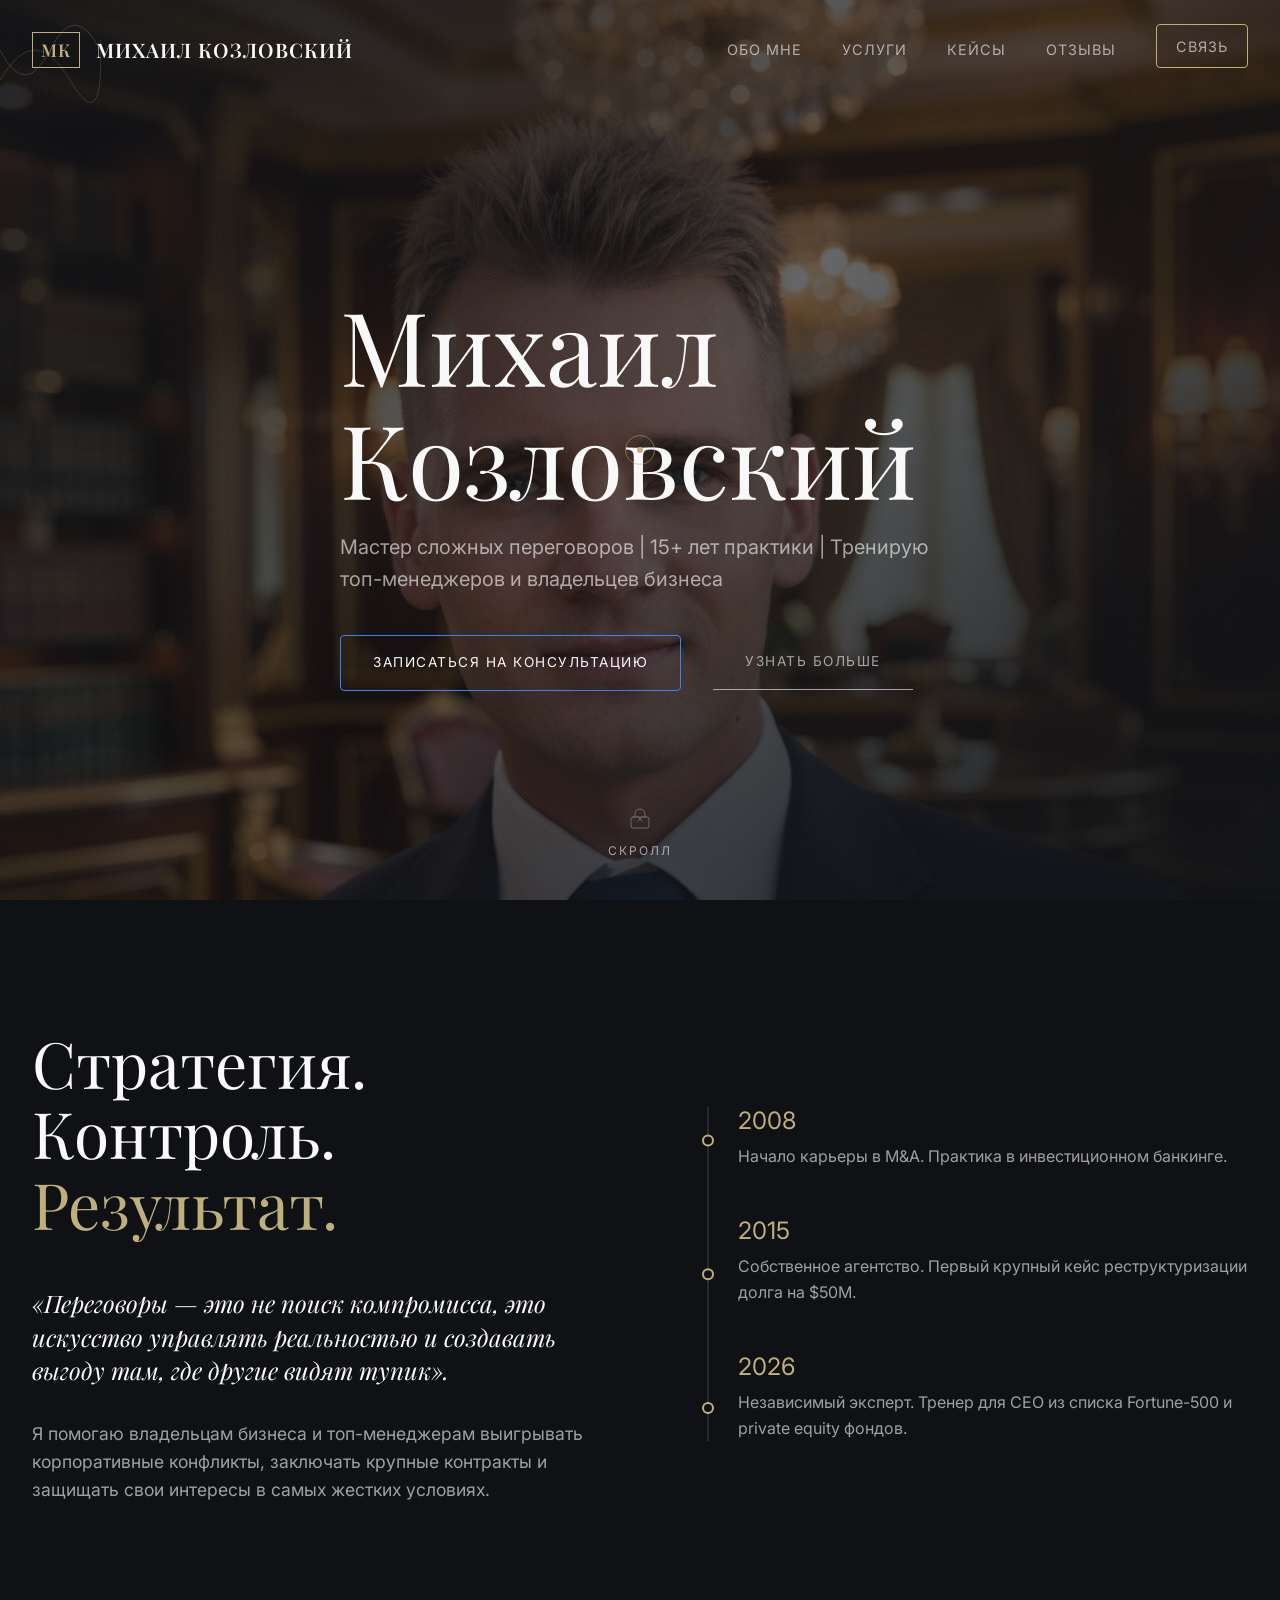
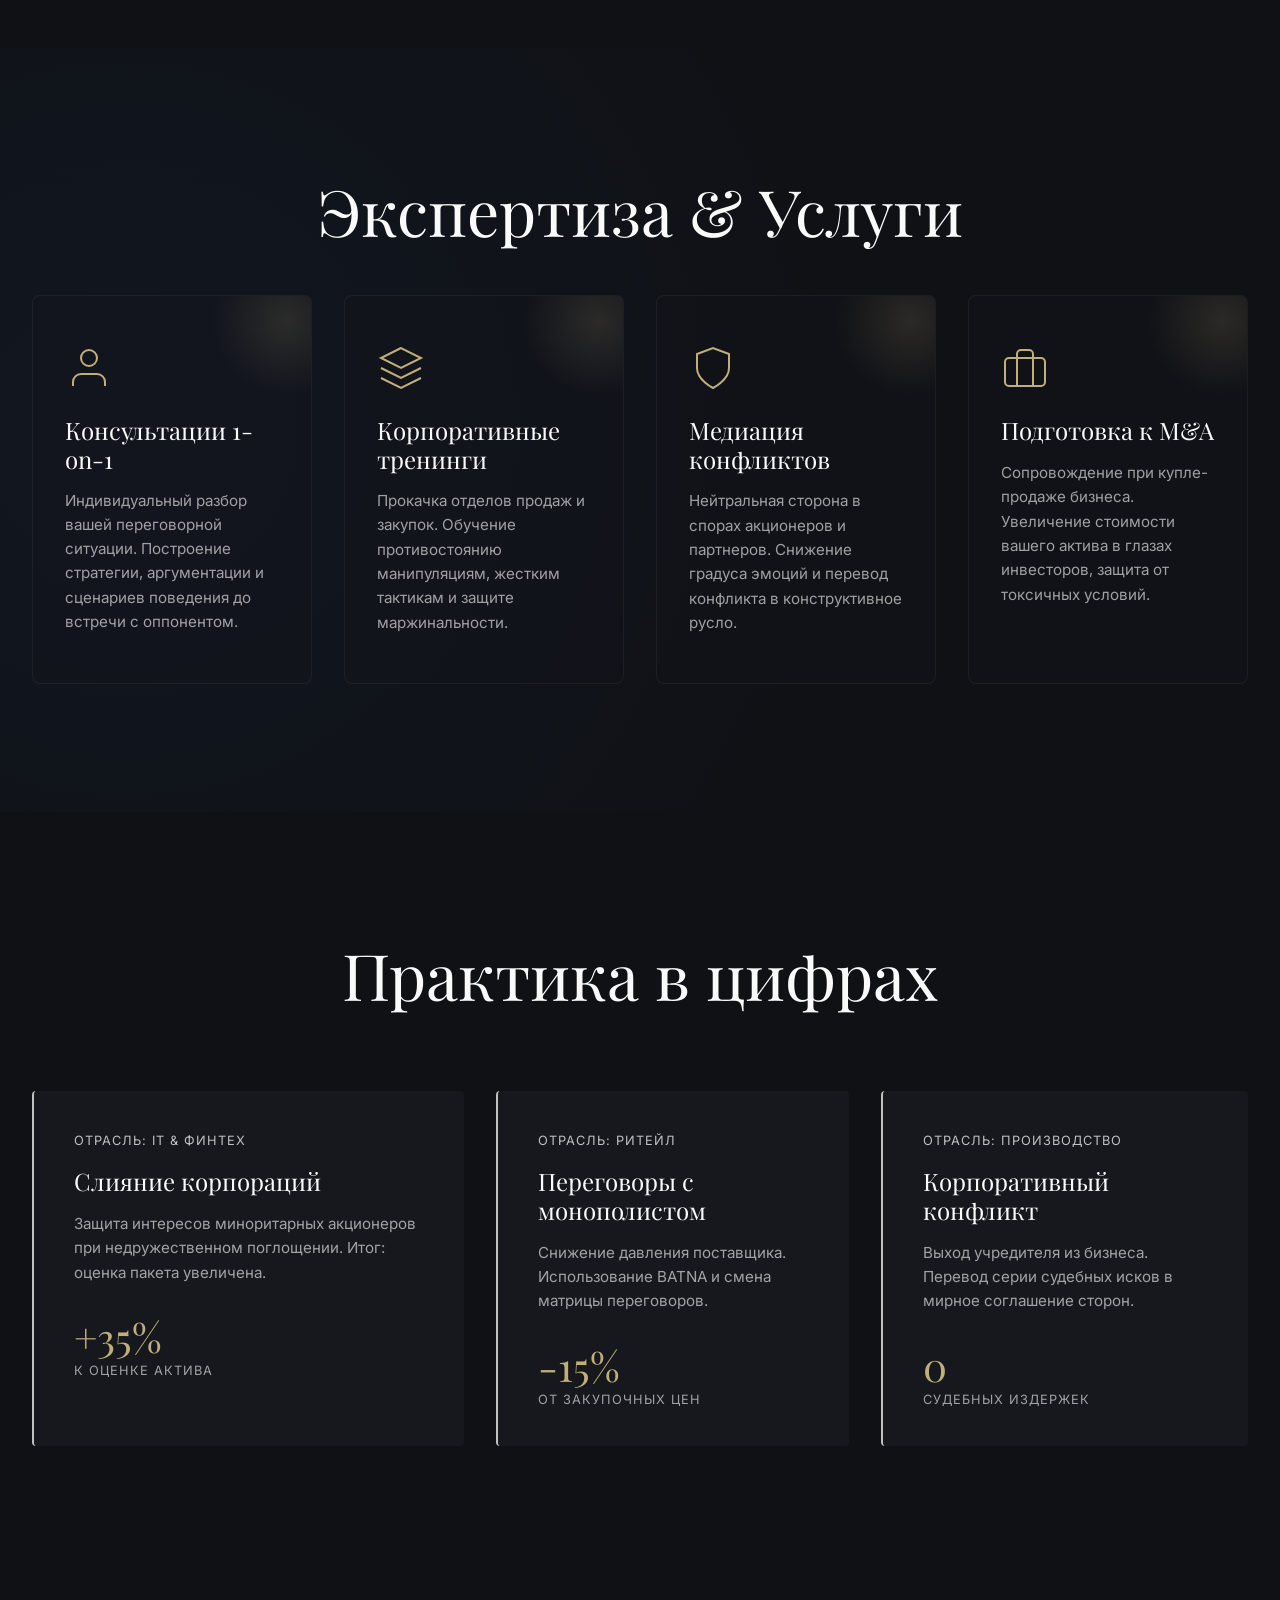
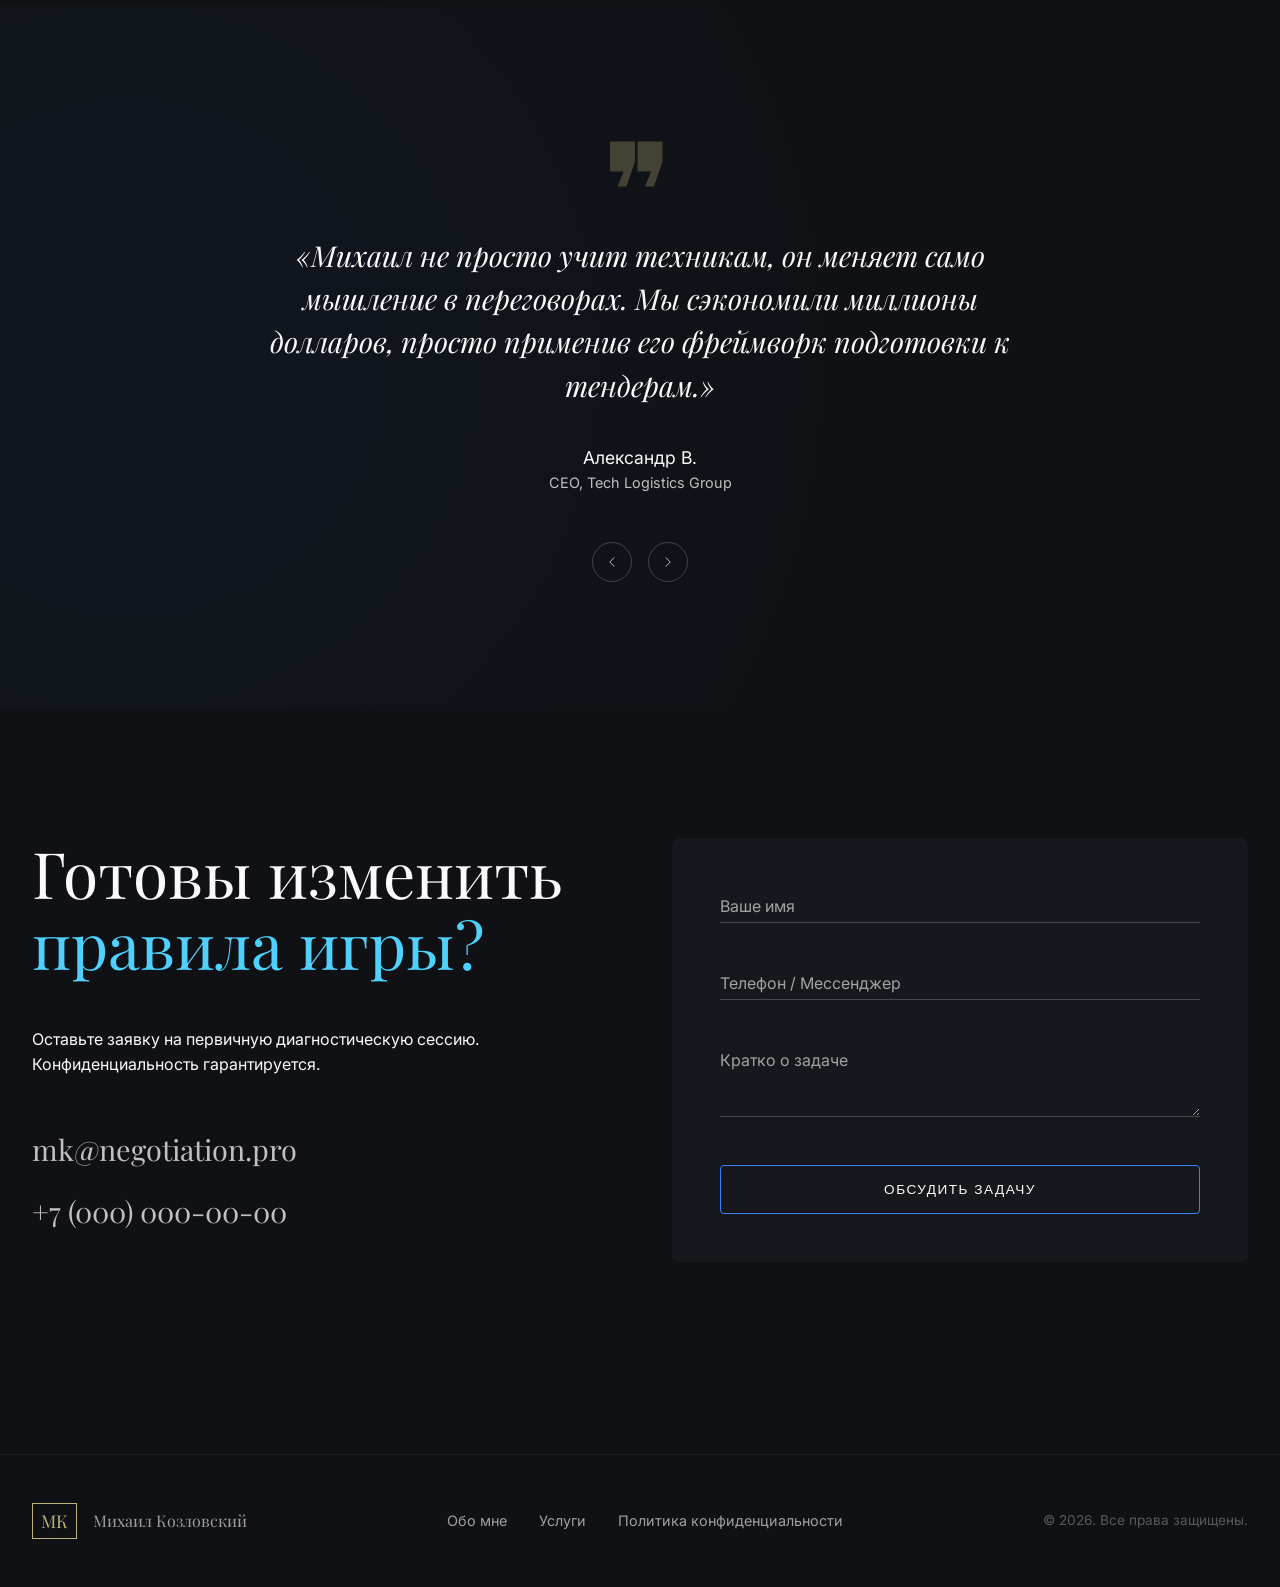
==== index.html @ d825c00e "Add files via upload" ====
<!DOCTYPE html>
<html lang="ru">
<head>
    <meta charset="UTF-8">
    <meta name="viewport" content="width=device-width, initial-scale=1.0">
    <title>Михаил Козловский | Мастер сложных переговоров</title>
    <meta name="description" content="Михаил Козловский — бизнес-тренер, консультант по тактикам влияния, статусным и жестким переговорам, корпоративным сделкам и конфликтам.">
    <!-- Google Fonts -->
    <link rel="preconnect" href="https://fonts.googleapis.com">
    <link rel="preconnect" href="https://fonts.gstatic.com" crossorigin>
    <link href="https://fonts.googleapis.com/css2?family=Inter:wght@300;400;500;600&family=Playfair+Display:ital,wght@0,400;0,600;0,700;1,400&display=swap" rel="stylesheet">
    <link rel="stylesheet" href="style.css">
</head>
<body>
    <!-- Custom Cursor -->
    <div class="cursor-dot"></div>
    <div class="cursor-outline"></div>

    <!-- Noise Filter Overlay -->
    <svg id="noise-svg">
        <filter id="noiseFilter">
            <feTurbulence type="fractalNoise" baseFrequency="0.75" numOctaves="3" stitchTiles="stitch"/>
        </filter>
        <rect width="100%" height="100%" filter="url(#noiseFilter)"></rect>
    </svg>

    <!-- Navigation -->
    <nav class="navbar">
        <div class="container nav-container">
            <a href="#home" class="logo">
                <div class="logo-mark">МК</div>
                <div class="logo-text">Михаил Козловский</div>
            </a>
            <div class="hamburger">
                <span></span>
                <span></span>
            </div>
            <ul class="nav-links">
                <li><a href="#about">Обо мне</a></li>
                <li><a href="#services">Услуги</a></li>
                <li><a href="#cases">Кейсы</a></li>
                <li><a href="#reviews">Отзывы</a></li>
                <li><a href="#contact" class="btn-primary nav-btn">Связь</a></li>
            </ul>
        </div>
    </nav>

    <!-- Hero Section -->
    <header id="home" class="hero">
        <div class="hero-bg">
            <img src="assets/hero_portrait.png" alt="Михаил Козловский - Портрет" class="hero-image">
            <div class="hero-overlay"></div>
            <!-- Abstract background SVG lines -->
            <svg class="hero-lines" width="100%" height="100%" preserveAspectRatio="none">
                <path d="M0,50 Q25,100 50,50 T100,50" class="draw-line draw-silver" vector-effect="non-scaling-stroke"/>
                <path d="M0,80 Q35,20 70,80 T100,40" class="draw-line draw-gold" vector-effect="non-scaling-stroke"/>
            </svg>
        </div>

        <div class="container hero-content">
            <h1 class="hero-title reveal-text">
                <span class="title-line">Михаил</span>
                <span class="title-line">Козловский</span>
            </h1>
            <p class="hero-subtitle reveal-up">Мастер сложных переговоров | 15+ лет практики | Тренирую топ-менеджеров и владельцев бизнеса</p>
            <div class="hero-actions reveal-up delay-1">
                <a href="#contact" class="btn-primary glow-btn"><span>Записаться на консультацию</span></a>
                <a href="#services" class="btn-secondary">Узнать больше</a>
            </div>
        </div>

        <!-- Animated Handshake Scroll Indicator -->
        <a href="#about" class="scroll-indicator">
            <svg class="handshake-icon" viewBox="0 0 24 24" fill="none" stroke="currentColor" stroke-width="1" stroke-linecap="round" stroke-linejoin="round">
                <path d="M14.4 14.4L9.6 9.6M14.4 9.6l-4.8 4.8"/>
                <rect x="3" y="10" width="18" height="11" rx="2" ry="2"/>
                <path d="M7 10V7a5 5 0 0 1 10 0v3"/>
            </svg>
            <span class="scroll-text">Скролл</span>
        </a>
    </header>

    <!-- About Section -->
    <section id="about" class="section">
        <div class="container">
            <div class="about-grid">
                <div class="about-text fade-in-left">
                    <h2 class="section-title">Стратегия.<br>Контроль.<br><span class="text-gold">Результат.</span></h2>
                    <p class="lead">«Переговоры — это не поиск компромисса, это искусство управлять реальностью и создавать выгоду там, где другие видят тупик».</p>
                    <p>Я помогаю владельцам бизнеса и топ-менеджерам выигрывать корпоративные конфликты, заключать крупные контракты и защищать свои интересы в самых жестких условиях.</p>
                </div>
                
                <div class="about-timeline fade-in-right">
                    <svg class="timeline-svg" width="40" height="100%">
                        <line x1="20" y1="0" x2="20" y2="100%" class="timeline-line"/>
                        <circle cx="20" cy="10%" r="5" class="timeline-dot"/>
                        <circle cx="20" cy="50%" r="5" class="timeline-dot"/>
                        <circle cx="20" cy="90%" r="5" class="timeline-dot"/>
                    </svg>
                    <div class="timeline-items">
                        <div class="timeline-item">
                            <h3 class="timeline-year">2008</h3>
                            <p class="timeline-desc">Начало карьеры в M&A. Практика в инвестиционном банкинге.</p>
                        </div>
                        <div class="timeline-item">
                            <h3 class="timeline-year">2015</h3>
                            <p class="timeline-desc">Собственное агентство. Первый крупный кейс реструктуризации долга на $50M.</p>
                        </div>
                        <div class="timeline-item">
                            <h3 class="timeline-year">2026</h3>
                            <p class="timeline-desc">Независимый эксперт. Тренер для CEO из списка Fortune-500 и private equity фондов.</p>
                        </div>
                    </div>
                </div>
            </div>
        </div>
    </section>

    <!-- Services Section -->
    <section id="services" class="section bg-gradient">
        <div class="container">
            <h2 class="section-title text-center fade-in-up">Экспертиза & Услуги</h2>
            
            <div class="services-grid">
                <!-- Service 1 -->
                <div class="service-card tilt-card fade-in-up" data-tilt>
                    <div class="card-glow"></div>
                    <div class="card-icon draw-icon">
                        <svg viewBox="0 0 24 24" fill="none" stroke="currentColor" stroke-width="1">
                            <path d="M20 21v-2a4 4 0 0 0-4-4H8a4 4 0 0 0-4 4v2"></path>
                            <circle cx="12" cy="7" r="4"></circle>
                        </svg>
                    </div>
                    <h3 class="card-title">Консультации 1-on-1</h3>
                    <p class="card-desc">Индивидуальный разбор вашей переговорной ситуации. Построение стратегии, аргументации и сценариев поведения до встречи с оппонентом.</p>
                </div>

                <!-- Service 2 -->
                <div class="service-card tilt-card fade-in-up delay-1" data-tilt>
                    <div class="card-glow"></div>
                    <div class="card-icon draw-icon">
                        <svg viewBox="0 0 24 24" fill="none" stroke="currentColor" stroke-width="1">
                            <polygon points="12 2 2 7 12 12 22 7 12 2"></polygon>
                            <polyline points="2 17 12 22 22 17"></polyline>
                            <polyline points="2 12 12 17 22 12"></polyline>
                        </svg>
                    </div>
                    <h3 class="card-title">Корпоративные тренинги</h3>
                    <p class="card-desc">Прокачка отделов продаж и закупок. Обучение противостоянию манипуляциям, жестким тактикам и защите маржинальности.</p>
                </div>

                <!-- Service 3 -->
                <div class="service-card tilt-card fade-in-up delay-2" data-tilt>
                    <div class="card-glow"></div>
                    <div class="card-icon draw-icon">
                        <svg viewBox="0 0 24 24" fill="none" stroke="currentColor" stroke-width="1">
                            <path d="M12 22s8-4 8-10V5l-8-3-8 3v7c0 6 8 10 8 10z"></path>
                        </svg>
                    </div>
                    <h3 class="card-title">Медиация конфликтов</h3>
                    <p class="card-desc">Нейтральная сторона в спорах акционеров и партнеров. Снижение градуса эмоций и перевод конфликта в конструктивное русло.</p>
                </div>

                <!-- Service 4 -->
                <div class="service-card tilt-card fade-in-up delay-3" data-tilt>
                    <div class="card-glow"></div>
                    <div class="card-icon draw-icon">
                        <svg viewBox="0 0 24 24" fill="none" stroke="currentColor" stroke-width="1">
                            <rect x="2" y="7" width="20" height="14" rx="2" ry="2"></rect>
                            <path d="M16 21V5a2 2 0 0 0-2-2h-4a2 2 0 0 0-2 2v16"></path>
                        </svg>
                    </div>
                    <h3 class="card-title">Подготовка к M&A</h3>
                    <p class="card-desc">Сопровождение при купле-продаже бизнеса. Увеличение стоимости вашего актива в глазах инвесторов, защита от токсичных условий.</p>
                </div>
            </div>
        </div>
    </section>

    <!-- Cases Section -->
    <section id="cases" class="section">
        <div class="container">
            <h2 class="section-title text-center fade-in-up">Практика в цифрах</h2>
            
            <div class="cases-scroll fade-in-up">
                <div class="case-item">
                    <div class="case-header">Отрасль: IT & Финтех</div>
                    <h3 class="case-title">Слияние корпораций</h3>
                    <p class="case-text">Защита интересов миноритарных акционеров при недружественном поглощении. Итог: оценка пакета увеличена.</p>
                    <div class="case-result">+35% <span class="result-label">к оценке актива</span></div>
                </div>

                <div class="case-item">
                    <div class="case-header">Отрасль: Ритейл</div>
                    <h3 class="case-title">Переговоры с монополистом</h3>
                    <p class="case-text">Снижение давления поставщика. Использование BATNA и смена матрицы переговоров.</p>
                    <div class="case-result">-15% <span class="result-label">от закупочных цен</span></div>
                </div>

                <div class="case-item">
                    <div class="case-header">Отрасль: Производство</div>
                    <h3 class="case-title">Корпоративный конфликт</h3>
                    <p class="case-text">Выход учредителя из бизнеса. Перевод серии судебных исков в мирное соглашение сторон.</p>
                    <div class="case-result">0 <span class="result-label">судебных издержек</span></div>
                </div>
            </div>
        </div>
    </section>

    <!-- Reviews Section -->
    <section id="reviews" class="section bg-gradient">
        <div class="container">
            <div class="reviews-wrapper fade-in-up">
                <svg class="quote-icon" width="60" height="60" viewBox="0 0 24 24" fill="#BFAF7A">
                    <path d="M14.017 21L16.44 14.976H11V3H21V11.028L17.583 21H14.017ZM3.017 21L5.44 14.976H0V3H10V11.028L6.583 21H3.017Z" />
                </svg>
                
                <div class="reviews-slider">
                    <div class="review-slide active">
                        <p class="review-text">«Михаил не просто учит техникам, он меняет само мышление в переговорах. Мы сэкономили миллионы долларов, просто применив его фреймворк подготовки к тендерам.»</p>
                        <div class="review-author">
                            <div class="author-info">
                                <h4 class="author-name">Александр В.</h4>
                                <p class="author-role">CEO, Tech Logistics Group</p>
                            </div>
                        </div>
                    </div>
                </div>
                
                <div class="slider-controls">
                    <button class="slider-btn prev-btn"><svg viewBox="0 0 24 24" fill="none" stroke="currentColor"><path d="M15 18l-6-6 6-6"/></svg></button>
                    <button class="slider-btn next-btn"><svg viewBox="0 0 24 24" fill="none" stroke="currentColor"><path d="M9 18l6-6-6-6"/></svg></button>
                </div>
            </div>
        </div>
    </section>

    <!-- Contact Section -->
    <section id="contact" class="section">
        <div class="container contact-container">
            <div class="contact-info fade-in-left">
                <h2 class="section-title">Готовы изменить <br><span class="text-blue">правила игры?</span></h2>
                <p>Оставьте заявку на первичную диагностическую сессию. Конфиденциальность гарантируется.</p>
                <div class="contact-details">
                    <a href="mailto:mk@negotiation.pro" class="contact-link">mk@negotiation.pro</a>
                    <a href="tel:+70000000000" class="contact-link">+7 (000) 000-00-00</a>
                </div>
            </div>

            <div class="contact-form-wrapper fade-in-right">
                <form id="contactForm" class="contact-form">
                    <div class="form-group">
                        <input type="text" id="name" required placeholder=" ">
                        <label for="name">Ваше имя</label>
                        <span class="focus-border"></span>
                    </div>
                    <div class="form-group">
                        <input type="tel" id="phone" required placeholder=" ">
                        <label for="phone">Телефон / Мессенджер</label>
                        <span class="focus-border"></span>
                    </div>
                    <div class="form-group">
                        <textarea id="message" rows="3" required placeholder=" "></textarea>
                        <label for="message">Кратко о задаче</label>
                        <span class="focus-border"></span>
                    </div>
                    <button type="submit" class="btn-primary glow-btn submit-btn">
                        <span>Обсудить задачу</span>
                    </button>
                    <div class="form-success-msg">Заявка успешно отправлена! Я свяжусь с вами в ближайшее время.</div>
                </form>
            </div>
        </div>
    </section>

    <!-- Footer -->
    <footer class="footer">
        <div class="container footer-container">
            <div class="footer-brand">
                <div class="logo-mark">МК</div>
                <span>Михаил Козловский</span>
            </div>
            <div class="footer-links">
                <a href="#about">Обо мне</a>
                <a href="#services">Услуги</a>
                <a href="#">Политика конфиденциальности</a>
            </div>
            <div class="footer-copy">
                &copy; 2026. Все права защищены.
            </div>
        </div>
    </footer>

    <script src="script.js"></script>
</body>
</html>
---- style.css ----
/* 
   Style Sheet for Mikhail Kozlovsky Negotiation Site
   Theme: Executive Luxury 2026, Charcoal Black, Cold Silver, Matte Gold, Neon Blue Highlights
*/

:root {
    /* Colors */
    --bg-dark: #0F1115;
    --bg-dark-secondary: #16181D;
    --text-main: #FAFAFA;
    --text-muted: rgba(255, 255, 255, 0.6);
    --accent-gold: #BFAF7A;
    --accent-silver: #C0C0C0;
    --accent-blue: #3B82F6;
    --accent-blue-neon: #4fd1ff;
    
    /* Typography */
    --font-heading: 'Playfair Display', serif;
    --font-body: 'Inter', sans-serif;
    
    /* Effects */
    --transition: all 0.4s cubic-bezier(0.25, 1, 0.5, 1);
    --glass-bg: rgba(20, 22, 28, 0.4);
    --glass-border: rgba(255, 255, 255, 0.05);
}

* {
    margin: 0;
    padding: 0;
    box-sizing: border-box;
    cursor: none; /* Hide default for custom cursor */
}

/* Base Styles */
body {
    background-color: var(--bg-dark);
    color: var(--text-main);
    font-family: var(--font-body);
    font-size: 16px;
    line-height: 1.6;
    overflow-x: hidden;
    scroll-behavior: smooth;
    position: relative;
}

::selection {
    background: var(--accent-blue);
    color: white;
}

h1, h2, h3, h4 {
    font-family: var(--font-heading);
    font-weight: 400;
    line-height: 1.2;
}

a {
    color: inherit;
    text-decoration: none;
    transition: var(--transition);
}

.container {
    max-width: 1280px;
    margin: 0 auto;
    padding: 0 2rem;
}

.section {
    padding: 8rem 0;
    position: relative;
}

.text-gold { color: var(--accent-gold); }
.text-blue { color: var(--accent-blue-neon); }
.text-center { text-align: center; }

/* Custom Cursor */
.cursor-dot {
    position: fixed;
    top: 50%; left: 50%;
    transform: translate(-50%, -50%);
    width: 6px;
    height: 6px;
    background-color: var(--accent-gold);
    border-radius: 50%;
    z-index: 99999;
    pointer-events: none;
}
.cursor-outline {
    position: fixed;
    top: 50%; left: 50%;
    transform: translate(-50%, -50%);
    width: 30px;
    height: 30px;
    border: 1px solid rgba(191, 175, 122, 0.5);
    border-radius: 50%;
    z-index: 99998;
    pointer-events: none;
    transition: width 0.2s, height 0.2s, background-color 0.2s;
}

body:hover .cursor-outline.hovered {
    width: 50px;
    height: 50px;
    background-color: rgba(191, 175, 122, 0.1);
    border-color: var(--accent-gold);
}

/* Noise */
#noise-svg {
    position: fixed;
    top: 0; left: 0;
    width: 100vw; height: 100vh;
    pointer-events: none;
    z-index: 9000;
    opacity: 0.04;
}

/* Gradient Background */
.bg-gradient {
    position: relative;
}
.bg-gradient::before {
    content: '';
    position: absolute;
    top: 0; left: 0; width: 100%; height: 100%;
    background: radial-gradient(circle at 10% 50%, rgba(59, 130, 246, 0.05), transparent 60%);
    pointer-events: none;
    z-index: -1;
}

/* Navbar */
.navbar {
    position: fixed;
    top: 0; left: 0; width: 100%;
    padding: 1.5rem 0;
    z-index: 1000;
    transition: var(--transition);
}
.navbar.scrolled {
    background: var(--glass-bg);
    backdrop-filter: blur(16px);
    -webkit-backdrop-filter: blur(16px);
    border-bottom: 1px solid var(--glass-border);
    padding: 1rem 0;
}
.nav-container {
    display: flex;
    justify-content: space-between;
    align-items: center;
}
.logo {
    display: flex;
    align-items: center;
    gap: 1rem;
    font-family: var(--font-heading);
    font-size: 1.25rem;
    font-weight: 600;
    letter-spacing: 1px;
    text-transform: uppercase;
}
.logo-mark {
    color: var(--accent-gold);
    border: 1px solid var(--accent-gold);
    padding: 0.2rem 0.5rem;
    font-size: 1.1rem;
}
.nav-links {
    display: flex;
    list-style: none;
    gap: 2.5rem;
    align-items: center;
}
.nav-links a {
    font-size: 0.9rem;
    text-transform: uppercase;
    letter-spacing: 1px;
    color: var(--text-muted);
    position: relative;
}
.nav-links a:hover {
    color: var(--text-main);
}
.nav-links a::after {
    content: '';
    position: absolute;
    bottom: -5px; left: 0; width: 0%;
    height: 1px;
    background: var(--accent-gold);
    transition: width 0.3s ease;
}
.nav-links a:hover::after {
    width: 100%;
}
.nav-links a.btn-primary::after { display: none; }

.hamburger {
    display: none;
    flex-direction: column;
    gap: 6px;
    cursor: pointer;
    z-index: 1001;
}
.hamburger span {
    display: block;
    width: 28px; height: 2px;
    background: var(--text-main);
    transition: 0.3s;
}

/* Buttons */
.btn-primary {
    display: inline-block;
    padding: 1rem 2rem;
    background: transparent;
    color: var(--text-main);
    border: 1px solid var(--accent-blue);
    border-radius: 4px;
    text-transform: uppercase;
    letter-spacing: 1.5px;
    font-size: 0.85rem;
    position: relative;
    overflow: hidden;
    z-index: 1;
}
.btn-primary::before {
    content: '';
    position: absolute;
    top: 0; left: 0; width: 0%; height: 100%;
    background: linear-gradient(90deg, var(--accent-blue), var(--accent-blue-neon));
    transition: var(--transition);
    z-index: -1;
}
.btn-primary:hover::before {
    width: 100%;
}
.btn-primary:hover {
    box-shadow: 0 0 20px rgba(59, 130, 246, 0.4);
    color: #fff;
}
.nav-btn {
    padding: 0.6rem 1.2rem;
    border-color: var(--accent-gold);
}
.nav-btn::before {
    background: var(--accent-gold);
}
.nav-btn:hover {
    box-shadow: 0 0 15px rgba(191, 175, 122, 0.3);
}

.btn-secondary {
    display: inline-block;
    padding: 1rem 2rem;
    color: var(--text-muted);
    border-bottom: 1px solid var(--text-muted);
    text-transform: uppercase;
    letter-spacing: 1.5px;
    font-size: 0.85rem;
}
.btn-secondary:hover {
    color: var(--text-main);
    border-bottom-color: var(--text-main);
}

/* Hero Section */
.hero {
    height: 100vh;
    min-height: 700px;
    display: flex;
    align-items: center;
    position: relative;
    padding-top: 5rem;
}
.hero-bg {
    position: absolute;
    top: 0; left: 0; width: 100%; height: 100%;
    z-index: -1;
    overflow: hidden;
}
.hero-image {
    width: 100%; height: 100%;
    object-fit: cover;
    object-position: top center;
    opacity: 0.6;
    animation: slowZoom 20s infinite alternate linear;
}
.hero-overlay {
    position: absolute;
    top: 0; left: 0; width: 100%; height: 100%;
    background: linear-gradient(135deg, rgba(15, 17, 21, 0.9) 0%, rgba(15, 17, 21, 0.4) 50%, rgba(15, 17, 21, 1) 100%);
}
.hero-lines {
    position: absolute;
    top: 0; left: 0;
    pointer-events: none;
    opacity: 0.2;
}

.hero-content {
    max-width: 800px;
}
.hero-title {
    font-size: clamp(3.5rem, 8vw, 7rem);
    margin-bottom: 1rem;
    line-height: 1.1;
    display: flex;
    flex-direction: column;
}
.title-line {
    display: block;
    overflow: hidden;
}
.hero-subtitle {
    font-size: 1.25rem;
    color: var(--text-muted);
    margin-bottom: 2.5rem;
    max-width: 600px;
}
.hero-actions {
    display: flex;
    gap: 2rem;
    align-items: center;
    flex-wrap: wrap;
}

/* Animations Variables */
@keyframes slowZoom {
    0% { transform: scale(1); }
    100% { transform: scale(1.05); }
}
.draw-line {
    fill: none;
    stroke-width: 1px;
    stroke-dasharray: 1000;
    stroke-dashoffset: 1000;
}
.draw-silver { stroke: var(--accent-silver); }
.draw-gold { stroke: var(--accent-gold); }

.scroll-indicator {
    position: absolute;
    bottom: 40px;
    left: 50%;
    transform: translateX(-50%);
    display: flex;
    flex-direction: column;
    align-items: center;
    gap: 10px;
    color: var(--text-muted);
    font-family: var(--font-body);
    font-size: 0.75rem;
    text-transform: uppercase;
    letter-spacing: 2px;
}
.handshake-icon {
    width: 24px; height: 24px;
    opacity: 0.5;
    transition: var(--transition);
}
.scroll-indicator:hover .handshake-icon {
    opacity: 1;
    transform: translateY(5px);
    stroke: var(--accent-gold);
}

/* Section Title */
.section-title {
    font-size: clamp(2.5rem, 5vw, 4.5rem);
    margin-bottom: 3rem;
    line-height: 1.1;
}

/* About Section */
.about-grid {
    display: grid;
    grid-template-columns: 1fr 1fr;
    gap: 6rem;
    align-items: center;
}
.lead {
    font-size: 1.5rem;
    color: var(--text-main);
    font-family: var(--font-heading);
    margin-bottom: 2rem;
    line-height: 1.4;
    font-style: italic;
}
.about-text p:not(.lead) {
    color: var(--text-muted);
    margin-bottom: 1rem;
    font-size: 1.1rem;
}
.about-timeline {
    position: relative;
    padding-left: 50px;
}
.timeline-svg {
    position: absolute;
    left: 0; top: 0;
}
.timeline-line {
    stroke: rgba(255,255,255,0.1);
    stroke-width: 2;
}
.timeline-dot {
    fill: var(--bg-dark);
    stroke: var(--accent-gold);
    stroke-width: 2;
    transition: var(--transition);
}
.timeline-item:hover .timeline-dot {
    fill: var(--accent-gold);
    box-shadow: 0 0 10px var(--accent-gold);
}
.timeline-item {
    margin-bottom: 3rem;
    position: relative;
}
.timeline-item:last-child { margin-bottom: 0; }
.timeline-year {
    color: var(--accent-gold);
    font-family: var(--font-body);
    font-size: 1.5rem;
    margin-bottom: 0.5rem;
}
.timeline-desc {
    color: var(--text-muted);
}

/* Services */
.services-grid {
    display: grid;
    grid-template-columns: repeat(auto-fit, minmax(280px, 1fr));
    gap: 2rem;
}
.service-card {
    background: var(--glass-bg);
    border: 1px solid var(--glass-border);
    padding: 3rem 2rem;
    border-radius: 8px;
    position: relative;
    overflow: hidden;
    transform-style: preserve-3d;
    transition: border-color 0.3s ease;
}
.service-card:hover {
    border-color: rgba(191, 175, 122, 0.3);
}
.card-glow {
    position: absolute;
    width: 150px; height: 150px;
    background: radial-gradient(circle, rgba(191, 175, 122, 0.15) 0%, transparent 70%);
    border-radius: 50%;
    top: -50px; right: -50px;
    pointer-events: none;
    transition: 0.5s ease;
}
.service-card:hover .card-glow {
    transform: scale(1.5);
}
.card-icon {
    width: 48px; height: 48px;
    margin-bottom: 1.5rem;
    color: var(--accent-gold);
    transform: translateZ(30px);
}
.card-title {
    font-size: 1.5rem;
    margin-bottom: 1rem;
    transform: translateZ(20px);
}
.card-desc {
    color: var(--text-muted);
    font-size: 0.95rem;
    transform: translateZ(10px);
}

/* Cases */
.cases-scroll {
    display: flex;
    overflow-x: auto;
    gap: 2rem;
    padding: 2rem 0;
    scrollbar-width: thin;
    scrollbar-color: var(--accent-gold) var(--bg-dark-secondary);
}
.cases-scroll::-webkit-scrollbar {
    height: 6px;
}
.cases-scroll::-webkit-scrollbar-track {
    background: var(--bg-dark-secondary);
}
.cases-scroll::-webkit-scrollbar-thumb {
    background-color: var(--accent-gold);
    border-radius: 10px;
}
.case-item {
    min-width: 350px;
    background: var(--bg-dark-secondary);
    padding: 2.5rem;
    border-radius: 4px;
    border-left: 2px solid var(--accent-silver);
    transition: var(--transition);
}
.case-item:hover {
    border-left-color: var(--accent-blue);
    transform: translateY(-5px);
}
.case-header {
    font-size: 0.8rem;
    text-transform: uppercase;
    letter-spacing: 1px;
    color: var(--accent-silver);
    margin-bottom: 1rem;
}
.case-title {
    font-size: 1.5rem;
    margin-bottom: 1rem;
}
.case-text {
    color: var(--text-muted);
    margin-bottom: 2rem;
    font-size: 0.95rem;
}
.case-result {
    font-family: var(--font-heading);
    font-size: 2.5rem;
    color: var(--accent-gold);
    line-height: 1;
}
.result-label {
    display: block;
    font-family: var(--font-body);
    font-size: 0.8rem;
    color: var(--text-muted);
    margin-top: 0.5rem;
    text-transform: uppercase;
    letter-spacing: 1px;
}

/* Reviews */
.reviews-wrapper {
    max-width: 800px;
    margin: 0 auto;
    text-align: center;
    position: relative;
}
.quote-icon {
    margin-bottom: 2rem;
    opacity: 0.3;
}
.review-text {
    font-family: var(--font-heading);
    font-size: 1.8rem;
    font-style: italic;
    line-height: 1.5;
    margin-bottom: 2.5rem;
}
.author-info h4 {
    font-family: var(--font-body);
    font-size: 1.1rem;
    color: var(--text-main);
    margin-bottom: 0.2rem;
}
.author-info p {
    color: var(--accent-silver);
    font-size: 0.9rem;
}
.slider-controls {
    margin-top: 3rem;
    display: flex;
    justify-content: center;
    gap: 1rem;
}
.slider-btn {
    background: transparent;
    border: 1px solid rgba(255,255,255,0.2);
    width: 40px; height: 40px;
    border-radius: 50%;
    color: var(--text-main);
    display: flex;
    align-items: center; justify-content: center;
    transition: var(--transition);
}
.slider-btn svg { width: 18px; }
.slider-btn:hover {
    border-color: var(--accent-gold);
    color: var(--accent-gold);
}

/* Contact */
.contact-container {
    display: grid;
    grid-template-columns: 1fr 1fr;
    gap: 4rem;
}
.contact-details {
    margin-top: 3rem;
    display: flex;
    flex-direction: column;
    gap: 1rem;
}
.contact-link {
    font-family: var(--font-heading);
    font-size: 1.8rem;
    color: var(--accent-silver);
}
.contact-link:hover {
    color: var(--accent-gold);
}
.contact-form-wrapper {
    background: var(--bg-dark-secondary);
    padding: 3rem;
    border-radius: 8px;
}
.form-group {
    position: relative;
    margin-bottom: 2.5rem;
}
.form-group input,
.form-group textarea {
    width: 100%;
    background: transparent;
    border: none;
    border-bottom: 1px solid rgba(255,255,255,0.2);
    padding: 0.5rem 0;
    color: var(--text-main);
    font-family: var(--font-body);
    font-size: 1rem;
}
.form-group input:focus,
.form-group textarea:focus {
    outline: none;
}
.form-group label {
    position: absolute;
    top: 0.5rem; left: 0;
    color: var(--text-muted);
    transition: 0.3s ease;
    pointer-events: none;
}
.form-group input:focus ~ label,
.form-group input:not(:placeholder-shown) ~ label,
.form-group textarea:focus ~ label,
.form-group textarea:not(:placeholder-shown) ~ label {
    top: -1.2rem;
    font-size: 0.8rem;
    color: var(--accent-blue);
}
.focus-border {
    position: absolute;
    bottom: 0; left: 0;
    width: 0; height: 1px;
    background: var(--accent-blue);
    transition: 0.4s ease;
}
.form-group input:focus ~ .focus-border,
.form-group textarea:focus ~ .focus-border {
    width: 100%;
}
.submit-btn {
    width: 100%;
    cursor: none;
}
.form-success-msg {
    display: none;
    margin-top: 1.5rem;
    color: #10B981;
    font-size: 0.9rem;
    text-align: center;
}

/* Footer */
.footer {
    border-top: 1px solid var(--glass-border);
    padding: 3rem 0;
    margin-top: 4rem;
}
.footer-container {
    display: flex;
    justify-content: space-between;
    align-items: center;
    flex-wrap: wrap;
    gap: 2rem;
}
.footer-brand {
    display: flex;
    align-items: center;
    gap: 1rem;
    font-family: var(--font-heading);
    color: var(--text-muted);
}
.footer-links {
    display: flex;
    gap: 2rem;
}
.footer-links a {
    color: var(--text-muted);
    font-size: 0.9rem;
}
.footer-links a:hover {
    color: var(--text-main);
}
.footer-copy {
    color: rgba(255,255,255,0.3);
    font-size: 0.85rem;
}

/* Scroll Animations Base */
.fade-in-up, .fade-in-left, .fade-in-right, .reveal-up {
    opacity: 0;
}
.fade-in-up { transform: translateY(40px); }
.fade-in-left { transform: translateX(-40px); }
.fade-in-right { transform: translateX(40px); }
.reveal-up { transform: translateY(20px); }

.fade-in-up.active, .fade-in-left.active, .fade-in-right.active, .reveal-up.active {
    opacity: 1;
    transform: translate(0, 0);
    transition: opacity 0.8s ease, transform 0.8s cubic-bezier(0.165, 0.84, 0.44, 1);
}

.delay-1 { transition-delay: 0.2s; }
.delay-2 { transition-delay: 0.4s; }
.delay-3 { transition-delay: 0.6s; }

/* Responsive */
@media (max-width: 992px) {
    .about-grid, .contact-container {
        grid-template-columns: 1fr;
        gap: 4rem;
    }
    .hero-title {
        font-size: clamp(3rem, 10vw, 4rem);
    }
}

@media (max-width: 768px) {
    .nav-links {
        position: fixed;
        top: 0; right: -100%;
        width: 100%; height: 100vh;
        background: var(--bg-dark);
        flex-direction: column;
        justify-content: center;
        transition: 0.4s ease;
    }
    .nav-links.active {
        right: 0;
    }
    .hamburger { display: flex; }
    .hamburger.active span:nth-child(1) {
        transform: translateY(8px) rotate(45deg);
    }
    .hamburger.active span:nth-child(2) {
        transform: translateY(-8px) rotate(-45deg);
    }
    
    .section-title {
        font-size: 2.2rem;
    }
    .hero-actions {
        flex-direction: column;
        align-items: flex-start;
        gap: 1rem;
    }
    .footer-container {
        flex-direction: column;
        text-align: center;
    }
}
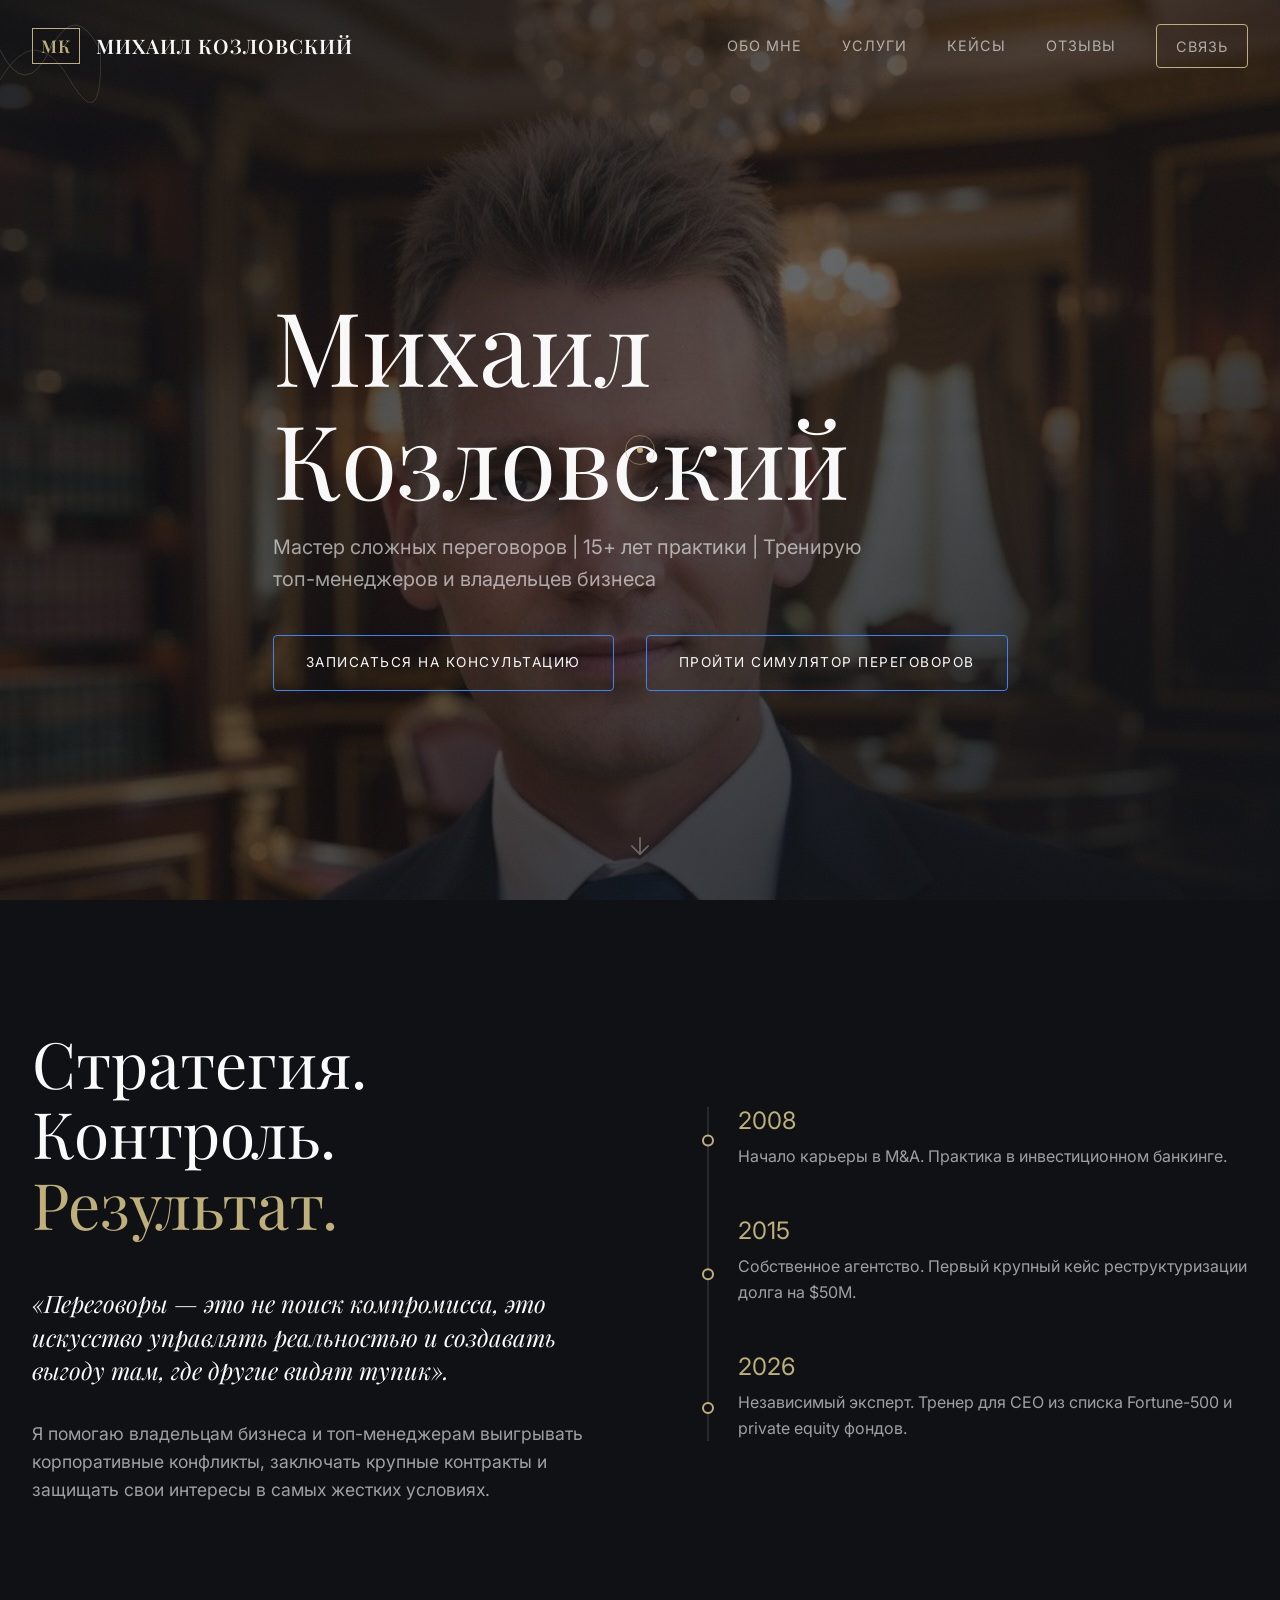
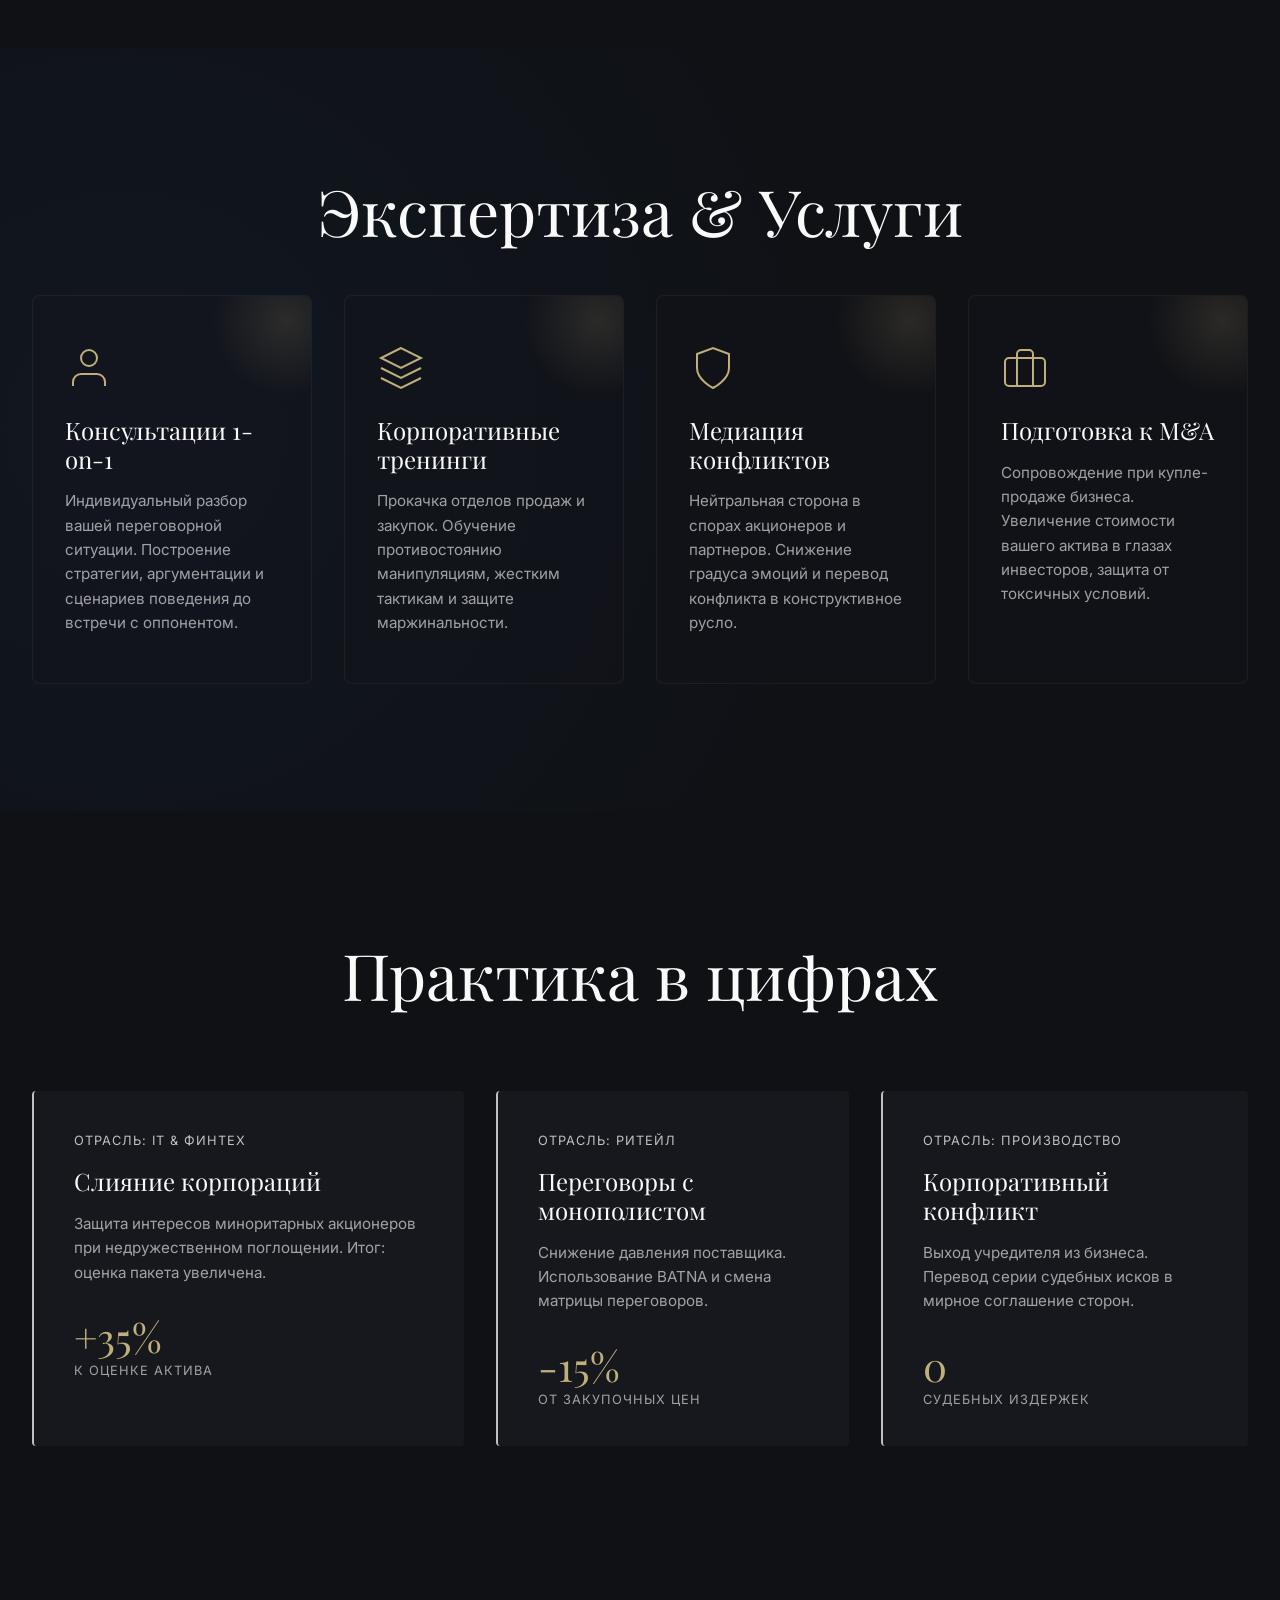
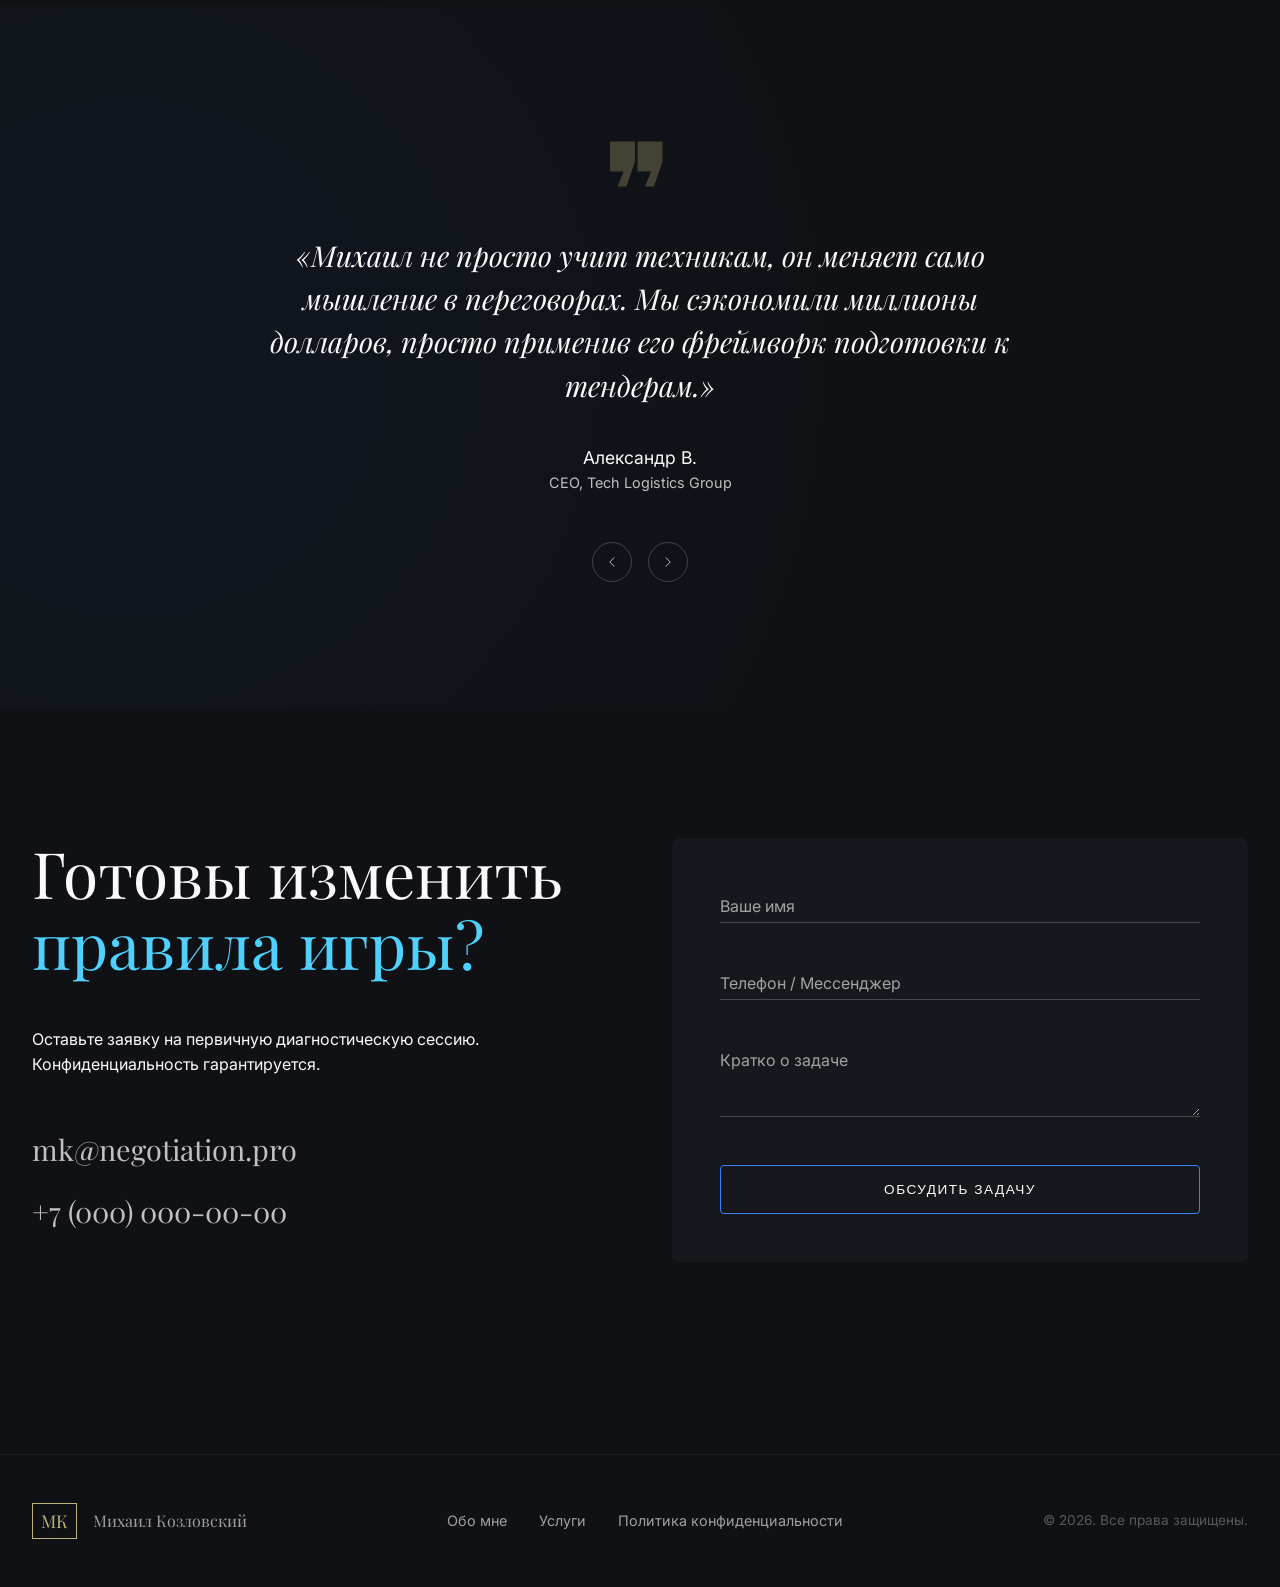
==== commit c61e1882: "Add files via upload" ====
--- a/index.html
+++ b/index.html
@@ -65,18 +65,16 @@
             <p class="hero-subtitle reveal-up">Мастер сложных переговоров | 15+ лет практики | Тренирую топ-менеджеров и владельцев бизнеса</p>
             <div class="hero-actions reveal-up delay-1">
                 <a href="#contact" class="btn-primary glow-btn"><span>Записаться на консультацию</span></a>
-                <a href="#services" class="btn-secondary">Узнать больше</a>
-            </div>
-        </div>
-
-        <!-- Animated Handshake Scroll Indicator -->
-        <a href="#about" class="scroll-indicator">
-            <svg class="handshake-icon" viewBox="0 0 24 24" fill="none" stroke="currentColor" stroke-width="1" stroke-linecap="round" stroke-linejoin="round">
-                <path d="M14.4 14.4L9.6 9.6M14.4 9.6l-4.8 4.8"/>
-                <rect x="3" y="10" width="18" height="11" rx="2" ry="2"/>
-                <path d="M7 10V7a5 5 0 0 1 10 0v3"/>
+                <a href="game.html" class="btn-primary glow-btn"><span>Пройти симулятор переговоров</span></a>
+            </div>
+        </div>
+
+        <!-- Animated Scroll Indicator -->
+        <a href="#about" class="scroll-indicator" aria-label="Прокрутить вниз">
+            <svg class="handshake-icon" viewBox="0 0 24 24" fill="none" stroke="currentColor" stroke-width="1.5" stroke-linecap="round" stroke-linejoin="round">
+                <line x1="12" y1="5" x2="12" y2="19"/>
+                <polyline points="19 12 12 19 5 12"/>
             </svg>
-            <span class="scroll-text">Скролл</span>
         </a>
     </header>
 
--- a/style.css
+++ b/style.css
@@ -28,7 +28,6 @@
     margin: 0;
     padding: 0;
     box-sizing: border-box;
-    cursor: none; /* Hide default for custom cursor */
 }
 
 /* Base Styles */
@@ -41,6 +40,14 @@
     overflow-x: hidden;
     scroll-behavior: smooth;
     position: relative;
+    /* Custom cursor only on real pointer devices */
+    cursor: none;
+}
+
+/* Restore normal cursor on touch/mobile devices */
+@media (hover: none) and (pointer: coarse) {
+    body, * { cursor: auto; }
+    .cursor-dot, .cursor-outline { display: none !important; }
 }
 
 ::selection {
@@ -211,7 +218,9 @@
 
 /* Buttons */
 .btn-primary {
-    display: inline-block;
+    display: inline-flex;
+    align-items: center;
+    justify-content: center;
     padding: 1rem 2rem;
     background: transparent;
     color: var(--text-main);
@@ -223,6 +232,10 @@
     position: relative;
     overflow: hidden;
     z-index: 1;
+    cursor: pointer;
+    text-decoration: none;
+    -webkit-tap-highlight-color: transparent;
+    touch-action: manipulation;
 }
 .btn-primary::before {
     content: '';
@@ -251,17 +264,29 @@
 }
 
 .btn-secondary {
-    display: inline-block;
+    display: inline-flex;
+    align-items: center;
+    justify-content: center;
     padding: 1rem 2rem;
     color: var(--text-muted);
     border-bottom: 1px solid var(--text-muted);
     text-transform: uppercase;
     letter-spacing: 1.5px;
     font-size: 0.85rem;
+    cursor: pointer;
+    text-decoration: none;
+    -webkit-tap-highlight-color: transparent;
+    touch-action: manipulation;
 }
 .btn-secondary:hover {
     color: var(--text-main);
     border-bottom-color: var(--text-main);
+}
+
+.btn-game-hero {
+    border-bottom: none !important;
+    border: 1px solid var(--accent-silver) !important;
+    border-radius: 4px;
 }
 
 /* Hero Section */
@@ -347,22 +372,22 @@
     display: flex;
     flex-direction: column;
     align-items: center;
-    gap: 10px;
-    color: var(--text-muted);
-    font-family: var(--font-body);
-    font-size: 0.75rem;
-    text-transform: uppercase;
-    letter-spacing: 2px;
+    color: var(--text-muted);
+    animation: scrollBounce 2s ease-in-out infinite;
 }
 .handshake-icon {
-    width: 24px; height: 24px;
-    opacity: 0.5;
-    transition: var(--transition);
+    width: 28px; height: 28px;
+    opacity: 0.45;
+    transition: opacity 0.3s ease;
+    stroke: var(--accent-silver);
 }
 .scroll-indicator:hover .handshake-icon {
-    opacity: 1;
-    transform: translateY(5px);
+    opacity: 0.9;
     stroke: var(--accent-gold);
+}
+@keyframes scrollBounce {
+    0%, 100% { transform: translateX(-50%) translateY(0); }
+    50% { transform: translateX(-50%) translateY(8px); }
 }
 
 /* Section Title */
@@ -727,48 +752,108 @@
 .delay-2 { transition-delay: 0.4s; }
 .delay-3 { transition-delay: 0.6s; }
 
-/* Responsive */
+/* ===================== RESPONSIVE ===================== */
+
+@media (max-width: 1100px) {
+    .about-grid {
+        grid-template-columns: 1fr;
+        gap: 3rem;
+    }
+    .contact-container {
+        grid-template-columns: 1fr;
+        gap: 3rem;
+    }
+}
+
 @media (max-width: 992px) {
-    .about-grid, .contact-container {
-        grid-template-columns: 1fr;
-        gap: 4rem;
-    }
     .hero-title {
         font-size: clamp(3rem, 10vw, 4rem);
     }
+    .section-title {
+        font-size: clamp(2rem, 6vw, 3rem);
+    }
+    .lead {
+        font-size: 1.25rem;
+    }
+    .services-grid {
+        grid-template-columns: repeat(2, 1fr);
+    }
 }
 
 @media (max-width: 768px) {
+    /* Nav */
+    .logo-text { display: none; } /* Только инициалы МК на маленьких экранах */
     .nav-links {
         position: fixed;
         top: 0; right: -100%;
         width: 100%; height: 100vh;
-        background: var(--bg-dark);
+        background: rgba(15, 17, 21, 0.98);
+        -webkit-backdrop-filter: blur(20px);
+        backdrop-filter: blur(20px);
         flex-direction: column;
         justify-content: center;
-        transition: 0.4s ease;
-    }
-    .nav-links.active {
-        right: 0;
-    }
-    .hamburger { display: flex; }
+        gap: 2rem;
+        transition: right 0.4s cubic-bezier(0.25, 1, 0.5, 1);
+        z-index: 999;
+    }
+    .nav-links.active { right: 0; }
+    .nav-links a { font-size: 1.1rem; }
+    .hamburger { display: flex; cursor: pointer; }
     .hamburger.active span:nth-child(1) {
-        transform: translateY(8px) rotate(45deg);
+        transform: translateY(4px) rotate(45deg);
     }
     .hamburger.active span:nth-child(2) {
-        transform: translateY(-8px) rotate(-45deg);
-    }
-    
-    .section-title {
-        font-size: 2.2rem;
-    }
+        transform: translateY(-4px) rotate(-45deg);
+    }
+
+    /* Container */
+    .container { padding: 0 1.25rem; }
+    .section { padding: 5rem 0; }
+
+    /* Hero */
+    .hero { padding-top: 4rem; align-items: flex-end; padding-bottom: 8rem; }
+    .hero-content { max-width: 100%; }
+    .hero-title { font-size: clamp(2.5rem, 12vw, 3.5rem); }
+    .hero-subtitle { font-size: 1rem; }
     .hero-actions {
         flex-direction: column;
         align-items: flex-start;
         gap: 1rem;
     }
-    .footer-container {
-        flex-direction: column;
-        text-align: center;
-    }
-}
+    .hero-actions .btn-primary,
+    .hero-actions .btn-secondary { width: 100%; text-align: center; }
+    .hero-overlay {
+        background: linear-gradient(to top, rgba(15,17,21,0.98) 0%, rgba(15,17,21,0.5) 60%, rgba(15,17,21,0.3) 100%);
+    }
+
+    /* Section title */
+    .section-title { font-size: 2rem; margin-bottom: 2rem; }
+
+    /* About */
+    .about-timeline { padding-left: 40px; }
+    .contact-link { font-size: 1.2rem; }
+
+    /* Services */
+    .services-grid { grid-template-columns: 1fr; gap: 1.5rem; }
+    .service-card { padding: 2rem 1.5rem; }
+
+    /* Cases */
+    .cases-scroll { gap: 1rem; padding: 1.5rem 0; }
+    .case-item { min-width: 80vw; padding: 2rem 1.5rem; }
+
+    /* Reviews */
+    .review-text { font-size: 1.2rem; }
+
+    /* Contact */
+    .contact-form-wrapper { padding: 2rem 1.25rem; }
+
+    /* Footer */
+    .footer-container { flex-direction: column; text-align: center; gap: 1.5rem; }
+    .footer-links { flex-direction: column; gap: 1rem; align-items: center; }
+}
+
+@media (max-width: 400px) {
+    .hero-title { font-size: 2.2rem; }
+    .section-title { font-size: 1.75rem; }
+    .btn-primary, .btn-secondary { font-size: 0.8rem; padding: 0.85rem 1.5rem; }
+}
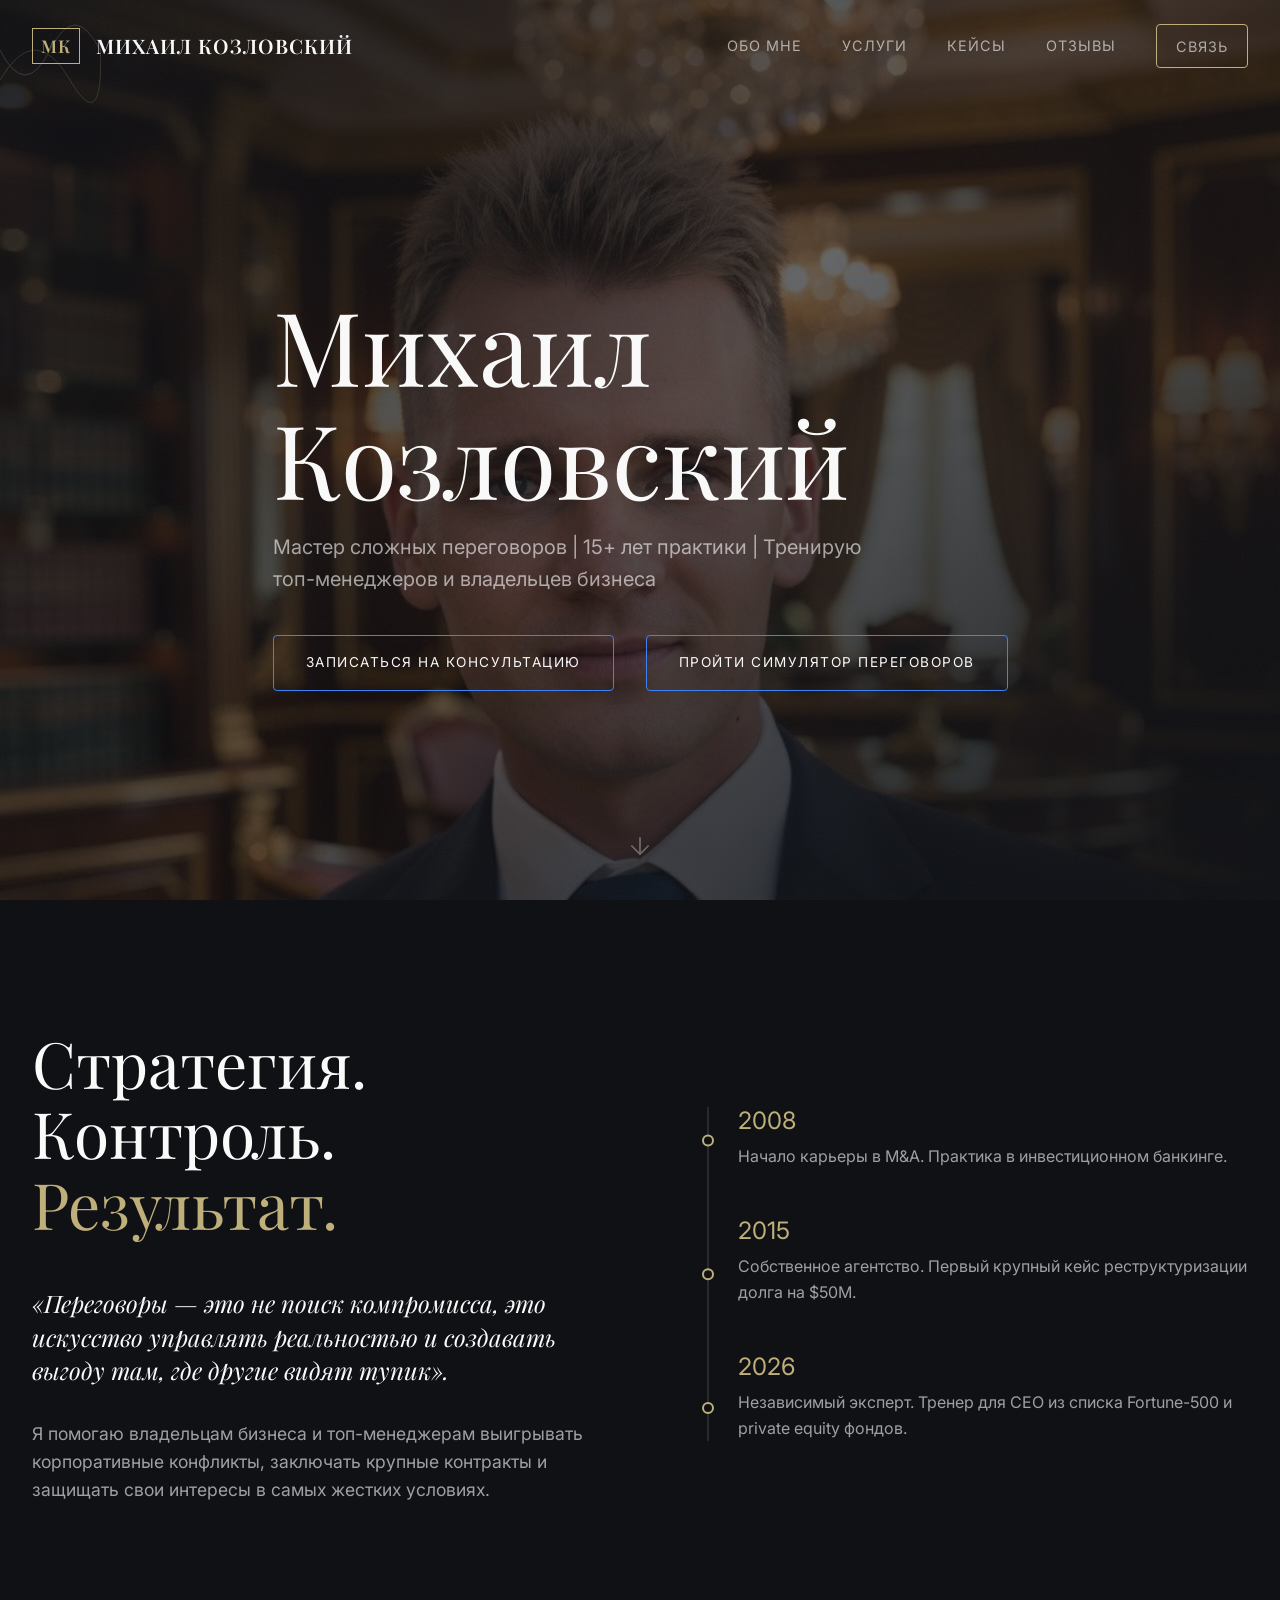
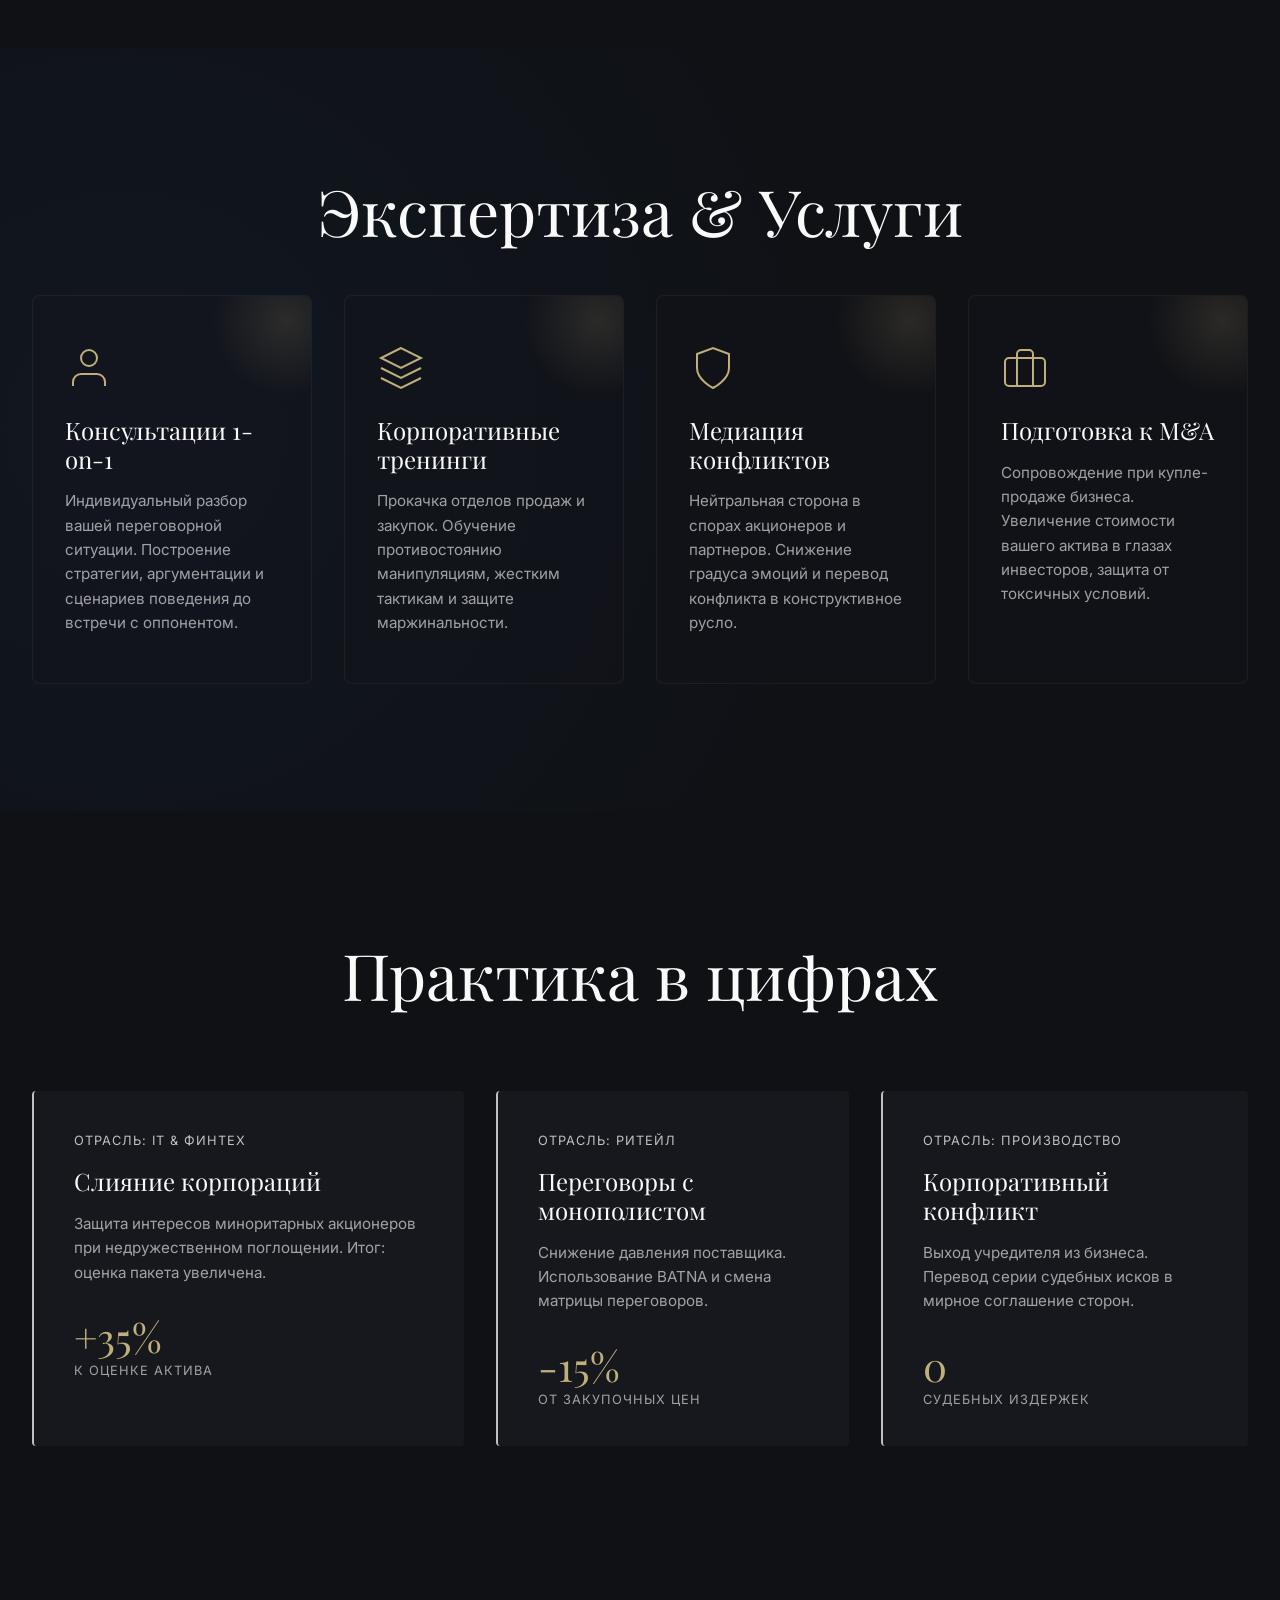
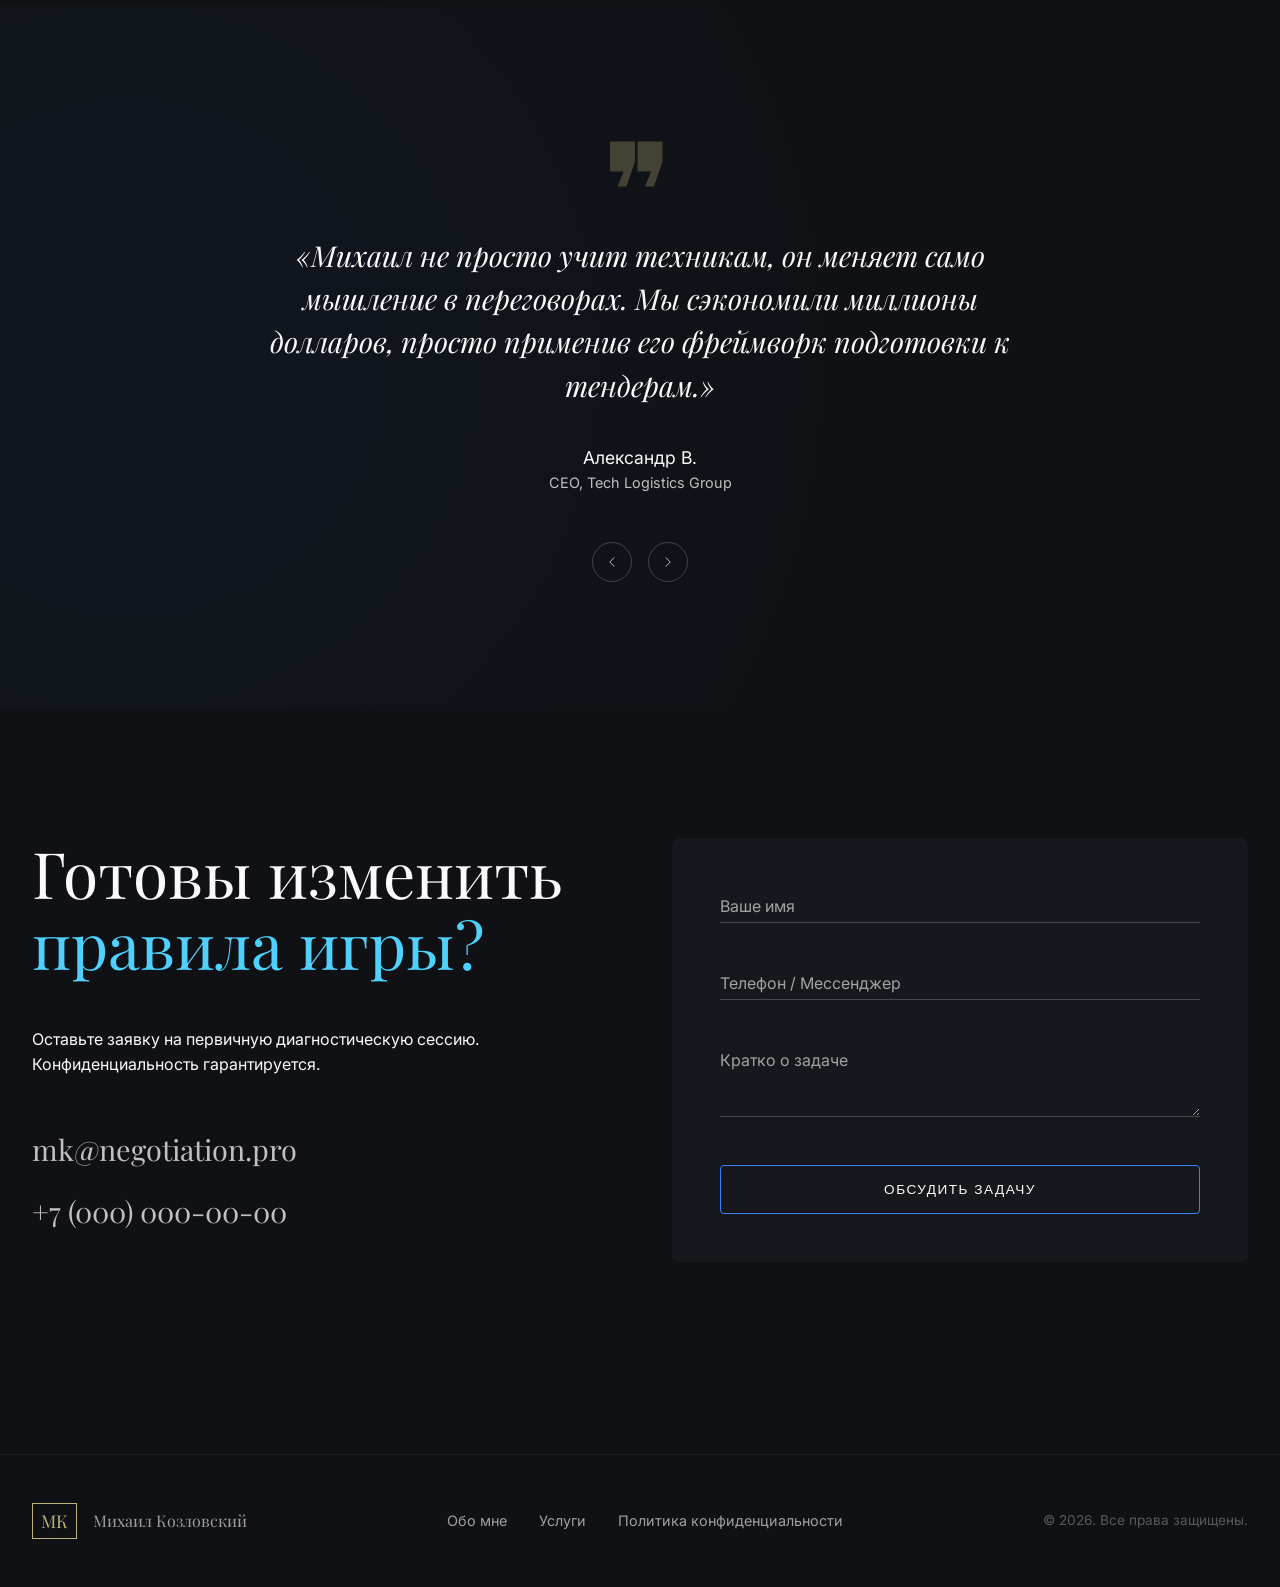
==== commit 2de46329: "Add files via upload" ====
--- a/index.html
+++ b/index.html
@@ -12,9 +12,7 @@
     <link rel="stylesheet" href="style.css">
 </head>
 <body>
-    <!-- Custom Cursor -->
-    <div class="cursor-dot"></div>
-    <div class="cursor-outline"></div>
+
 
     <!-- Noise Filter Overlay -->
     <svg id="noise-svg">
--- a/style.css
+++ b/style.css
@@ -40,15 +40,9 @@
     overflow-x: hidden;
     scroll-behavior: smooth;
     position: relative;
-    /* Custom cursor only on real pointer devices */
-    cursor: none;
-}
-
-/* Restore normal cursor on touch/mobile devices */
-@media (hover: none) and (pointer: coarse) {
-    body, * { cursor: auto; }
-    .cursor-dot, .cursor-outline { display: none !important; }
-}
+}
+
+
 
 ::selection {
     background: var(--accent-blue);
@@ -82,37 +76,7 @@
 .text-blue { color: var(--accent-blue-neon); }
 .text-center { text-align: center; }
 
-/* Custom Cursor */
-.cursor-dot {
-    position: fixed;
-    top: 50%; left: 50%;
-    transform: translate(-50%, -50%);
-    width: 6px;
-    height: 6px;
-    background-color: var(--accent-gold);
-    border-radius: 50%;
-    z-index: 99999;
-    pointer-events: none;
-}
-.cursor-outline {
-    position: fixed;
-    top: 50%; left: 50%;
-    transform: translate(-50%, -50%);
-    width: 30px;
-    height: 30px;
-    border: 1px solid rgba(191, 175, 122, 0.5);
-    border-radius: 50%;
-    z-index: 99998;
-    pointer-events: none;
-    transition: width 0.2s, height 0.2s, background-color 0.2s;
-}
-
-body:hover .cursor-outline.hovered {
-    width: 50px;
-    height: 50px;
-    background-color: rgba(191, 175, 122, 0.1);
-    border-color: var(--accent-gold);
-}
+
 
 /* Noise */
 #noise-svg {
